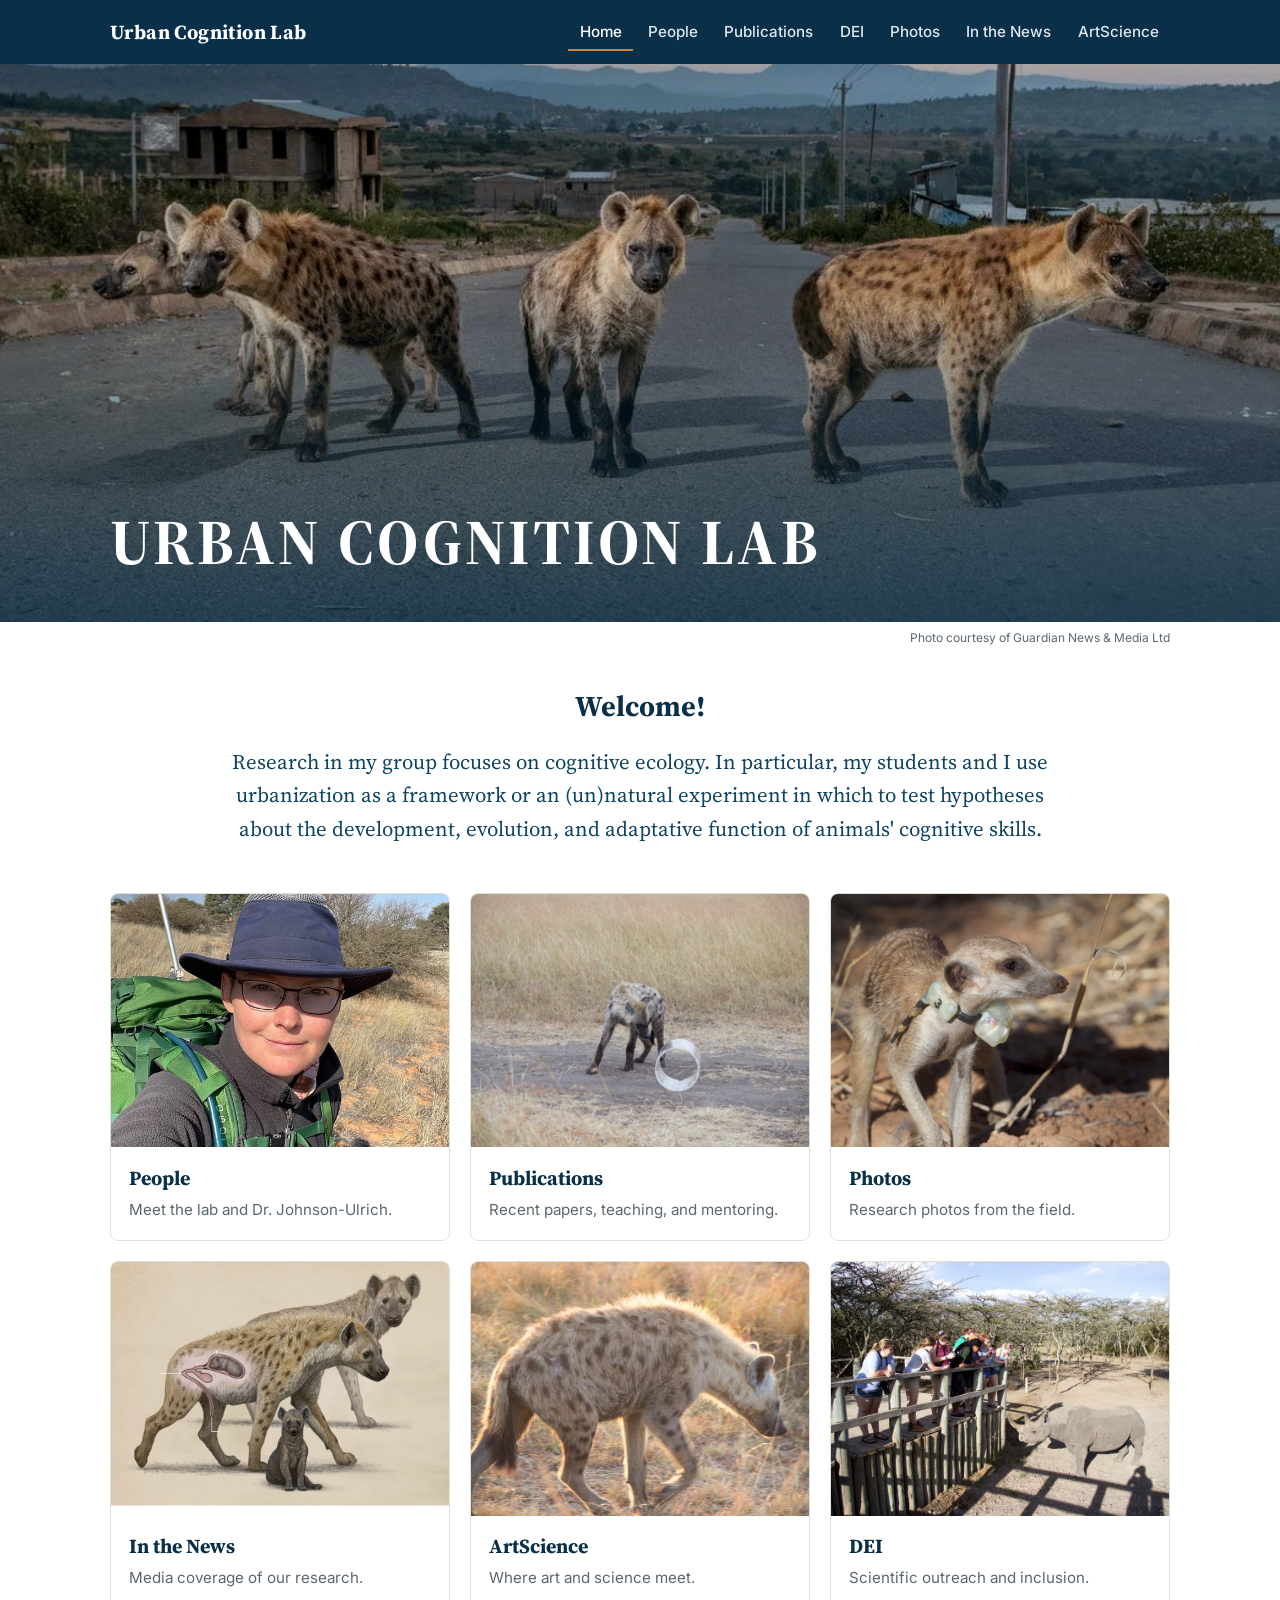
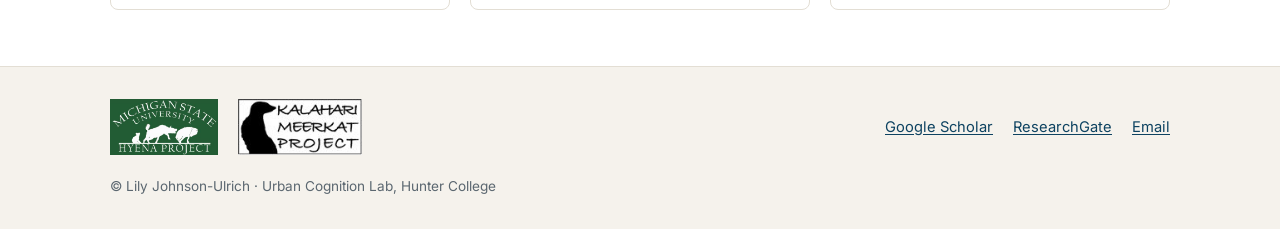
==== index.html @ 3e87b67b "Initial site" ====
<!DOCTYPE html>
<html lang="en">
<head>
<meta charset="utf-8">
<meta name="viewport" content="width=device-width, initial-scale=1">
<title>Urban Cognition Lab</title>
<meta name="description" content="Urban Cognition Lab - Dr. Lily Johnson-Ulrich, Hunter College. Research on cognitive ecology, urbanization, and animal cognition.">
<link rel="preconnect" href="https://fonts.googleapis.com">
<link rel="preconnect" href="https://fonts.gstatic.com" crossorigin>
<link href="https://fonts.googleapis.com/css2?family=Source+Serif+4:opsz,wght@8..60,500;8..60,700&family=Inter:wght@400;500;600&display=swap" rel="stylesheet">
<link rel="stylesheet" href="css/style.css">
</head>
<body>
<header class="site-header">
  <div class="wrap header-inner">
    <a class="site-title" href="index.html">Urban Cognition Lab</a>
    <button class="menu-toggle" aria-expanded="false" aria-controls="site-nav">Menu</button>
    <nav id="site-nav" class="site-nav" aria-label="Main">
      <ul>
<li><a href="index.html" aria-current="page">Home</a></li>
<li><a href="people.html">People</a></li>
<li><a href="publications.html">Publications</a></li>
<li><a href="dei.html">DEI</a></li>
<li><a href="photos.html">Photos</a></li>
<li><a href="in-the-news.html">In the News</a></li>
<li><a href="artscience.html">ArtScience</a></li>
      </ul>
    </nav>
  </div>
</header>

<main class="home">
<section class="hero" style="background-image:url('images/747786393.jpg')">
  <div class="hero-inner wrap">
    <h1>Urban Cognition Lab</h1>
  </div>
</section>
<p class="credit wrap">Photo courtesy of Guardian News &amp; Media Ltd</p>
<div class="wrap content">
<section class="intro">
  <h2>Welcome!</h2>
  <p class="lead">Research in my group focuses on cognitive ecology. In particular, my students and I use urbanization as a framework or an (un)natural experiment in which to test hypotheses about the development, evolution, and adaptative function of animals' cognitive skills.</p>
</section>
<section class="cards">
<a class="card" href="people.html"><img src="images/img-1234.jpg" alt="" width="600" height="800" class="card-img" loading="lazy"><span class="card-body"><strong>People</strong><span>Meet the lab and Dr. Johnson-Ulrich.</span></span></a>
<a class="card" href="publications.html"><img src="images/img-0215.jpg" alt="" width="900" height="600" class="card-img" loading="lazy"><span class="card-body"><strong>Publications</strong><span>Recent papers, teaching, and mentoring.</span></span></a>
<a class="card" href="photos.html"><img src="images/img-9985.jpg" alt="" width="900" height="600" class="card-img" loading="lazy"><span class="card-body"><strong>Photos</strong><span>Research photos from the field.</span></span></a>
<a class="card" href="in-the-news.html"><img src="images/242725962.jpg" alt="" width="900" height="802" class="card-img" loading="lazy"><span class="card-body"><strong>In the News</strong><span>Media coverage of our research.</span></span></a>
<a class="card" href="artscience.html"><img src="images/shtr.jpg" alt="" width="640" height="427" class="card-img" loading="lazy"><span class="card-body"><strong>ArtScience</strong><span>Where art and science meet.</span></span></a>
<a class="card" href="dei.html"><img src="images/img-8069.jpg" alt="" width="900" height="600" class="card-img" loading="lazy"><span class="card-body"><strong>DEI</strong><span>Scientific outreach and inclusion.</span></span></a>
</section>
</div>
</main>
<footer class="site-footer">
  <div class="wrap footer-inner">
    <div class="footer-logos">
      <a href="http://www.holekamplab.org/"><img src="images/hyenaprojectlogo-4.jpg" alt="MSU Hyena Project" width="400" height="208" class="logo" loading="lazy"></a>
      <img src="images/652976401.jpg" alt="Kalahari Meerkat Project" width="149" height="67" class="logo" loading="lazy">
    </div>
    <div class="footer-links">
      <a href="https://scholar.google.com/citations?user=RbqpDe0AAAAJ&amp;hl=en">Google Scholar</a>
      <a href="https://www.researchgate.net/profile/Lily-Johnson-Ulrich">ResearchGate</a>
      <a href="mailto:l.johnsonulrich@gmail.com">Email</a>
    </div>
    <p class="copyright">&copy; Lily Johnson-Ulrich &middot; Urban Cognition Lab, Hunter College</p>
  </div>
</footer>
<script>
document.querySelector('.menu-toggle').addEventListener('click', function () {
  var open = document.body.classList.toggle('nav-open');
  this.setAttribute('aria-expanded', open);
});
</script>
</body>
</html>
---- css/style.css ----
/* Urban Cognition Lab - simple static site styles */
:root {
  --ink: #1d2327;
  --muted: #5b6770;
  --brand: #0e4361;      /* deep blue from the original site */
  --brand-dark: #0a3049;
  --accent: #c8873a;     /* savanna gold */
  --bg: #ffffff;
  --bg-soft: #f5f2ec;
  --line: #e3ded4;
  --maxw: 1100px;
  --serif: "Source Serif 4", Georgia, "Times New Roman", serif;
  --sans: "Inter", -apple-system, BlinkMacSystemFont, "Segoe UI", Roboto, sans-serif;
}

* { box-sizing: border-box; }
html { scroll-behavior: smooth; }
body {
  margin: 0;
  font-family: var(--sans);
  font-size: 17px;
  line-height: 1.65;
  color: var(--ink);
  background: var(--bg);
}
img { max-width: 100%; height: auto; display: block; }
a { color: var(--brand); text-underline-offset: 2px; }
a:hover { color: var(--accent); }
h1, h2, h3 { font-family: var(--serif); color: var(--brand-dark); line-height: 1.25; }
h2 { font-size: 1.8rem; margin: 0 0 0.75rem; }
h3 { font-size: 1.3rem; margin: 0 0 0.5rem; }
hr { border: 0; border-top: 1px solid var(--line); margin: 3rem 0; }
.wrap { max-width: var(--maxw); margin: 0 auto; padding: 0 1.25rem; }

/* ---------- Header / nav ---------- */
.site-header {
  background: var(--brand-dark);
  position: sticky; top: 0; z-index: 10;
}
.header-inner { display: flex; align-items: center; justify-content: space-between; min-height: 64px; }
.site-title {
  font-family: var(--serif); font-weight: 700; font-size: 1.25rem;
  color: #fff; text-decoration: none; letter-spacing: 0.02em;
}
.site-title:hover { color: #fff; }
.site-nav ul { list-style: none; margin: 0; padding: 0; display: flex; gap: 0.25rem; flex-wrap: wrap; }
.site-nav a {
  display: block; padding: 0.4rem 0.7rem; border-radius: 4px;
  color: #dce7ee; text-decoration: none; font-size: 0.95rem; font-weight: 500;
}
.site-nav a:hover { color: #fff; background: rgba(255,255,255,0.08); }
.site-nav a[aria-current="page"] { color: #fff; box-shadow: inset 0 -2px 0 var(--accent); border-radius: 0; }
.menu-toggle {
  display: none; background: none; border: 1px solid rgba(255,255,255,0.4); color: #fff;
  padding: 0.35rem 0.8rem; border-radius: 4px; font: inherit; font-size: 0.9rem; cursor: pointer;
}

@media (max-width: 860px) {
  .menu-toggle { display: block; }
  .header-inner { flex-wrap: wrap; }
  .site-nav { display: none; width: 100%; padding-bottom: 0.75rem; }
  .nav-open .site-nav { display: block; }
  .site-nav ul { flex-direction: column; }
  .site-nav a[aria-current="page"] { box-shadow: inset 3px 0 0 var(--accent); }
}

/* ---------- Banners ---------- */
.banner {
  background-size: cover; background-position: center 60%;
  height: 220px; position: relative;
}
.banner::after { content: ""; position: absolute; inset: 0; background: linear-gradient(180deg, rgba(10,48,73,0.15), rgba(10,48,73,0.6)); }
.banner-inner { position: relative; z-index: 1; max-width: var(--maxw); margin: 0 auto; padding: 0 1.25rem; height: 100%; display: flex; align-items: flex-end; }
.banner h1 { color: #fff; margin: 0 0 1.5rem; font-size: 2.4rem; text-shadow: 0 2px 10px rgba(0,0,0,0.35); }

.hero {
  background-size: cover; background-position: center 30%;
  min-height: 62vh; display: flex; align-items: flex-end; position: relative;
}
.hero::after { content: ""; position: absolute; inset: 0; background: linear-gradient(180deg, rgba(0,0,0,0) 40%, rgba(10,48,73,0.75)); }
.hero-inner { position: relative; z-index: 1; width: 100%; padding-bottom: 2.5rem; }
.hero h1 { color: #fff; font-size: clamp(2.4rem, 6vw, 4rem); margin: 0; text-transform: uppercase; letter-spacing: 0.05em; }
.credit { font-size: 0.75rem; color: var(--muted); text-align: right; margin-top: 0.4rem; }

/* ---------- Content ---------- */
.content { padding-top: 2.5rem; padding-bottom: 3.5rem; }
.intro { max-width: 820px; margin: 0 auto 2.5rem; text-align: center; }
.lead { font-size: 1.3rem; line-height: 1.6; color: var(--brand); font-family: var(--serif); }

.cards { display: grid; grid-template-columns: repeat(auto-fill, minmax(300px, 1fr)); gap: 1.25rem; }
.card {
  display: block; text-decoration: none; color: var(--ink);
  border: 1px solid var(--line); border-radius: 8px; overflow: hidden; background: #fff;
  transition: transform 0.15s ease, box-shadow 0.15s ease;
}
.card:hover { transform: translateY(-3px); box-shadow: 0 8px 24px rgba(0,0,0,0.08); color: var(--ink); }
.card-img { width: 100%; aspect-ratio: 4 / 3; object-fit: cover; }
.card-body { display: block; padding: 0.9rem 1.1rem 1.1rem; }
.card-body strong { display: block; font-family: var(--serif); font-size: 1.25rem; color: var(--brand-dark); }
.card-body span { color: var(--muted); font-size: 0.95rem; }

/* People */
.profile { display: grid; grid-template-columns: 300px 1fr; gap: 2.5rem; align-items: start; }
.profile-photo img { border-radius: 8px; width: 100%; }
.subtitle { color: var(--muted); font-weight: 500; margin-top: -0.4rem; }

/* Two-column sections */
.two-col { display: grid; grid-template-columns: 1fr 1.4fr; gap: 2.5rem; align-items: start; margin: 0 0 2.5rem; }
.col-images { margin: 0; display: grid; gap: 1rem; }
.col-images img { border-radius: 6px; width: 100%; }
figure { margin: 0 0 2rem; }
figcaption { font-size: 0.88rem; color: var(--muted); margin-top: 0.5rem; line-height: 1.5; }

/* Publications */
.pubs { padding-left: 0; list-style: none; }
.pubs li { padding: 0.9rem 0 0.9rem 1rem; border-left: 3px solid var(--line); margin-bottom: 0.6rem; }
.pubs li:hover { border-left-color: var(--accent); }
.teaching { list-style: none; padding: 0; }
.teaching li { display: grid; grid-template-columns: 9.5rem 1fr; gap: 1rem; padding: 0.45rem 0; border-bottom: 1px solid var(--line); }
.teaching .when { color: var(--brand); font-weight: 600; font-variant-numeric: tabular-nums; }
.more { color: var(--muted); }
section + section { margin-top: 3rem; }

/* Photos */
.gallery { columns: 3 280px; column-gap: 1rem; }
.gallery figure { break-inside: avoid; margin: 0 0 1rem; background: var(--bg-soft); border-radius: 6px; overflow: hidden; }
.gallery figcaption { padding: 0.5rem 0.75rem 0.7rem; margin: 0; }
.gallery a { display: block; cursor: zoom-in; }
#lightbox { border: 0; padding: 0; background: transparent; max-width: 95vw; max-height: 95vh; overflow: visible; }
#lightbox::backdrop { background: rgba(0,0,0,0.88); }
#lightbox img { max-width: 90vw; max-height: 82vh; margin: 0 auto; border-radius: 4px; }
.lb-cap { color: #eee; text-align: center; font-size: 0.95rem; margin: 0.7rem auto 0; max-width: 80ch; }
#lightbox button {
  position: fixed; background: rgba(255,255,255,0.12); color: #fff; border: 0;
  font-size: 2.2rem; width: 3rem; height: 3rem; border-radius: 50%; cursor: pointer; line-height: 1;
}
#lightbox button:hover { background: rgba(255,255,255,0.25); }
.lb-close { top: 1rem; right: 1rem; }
.lb-prev { left: 1rem; top: 50%; transform: translateY(-50%); }
.lb-next { right: 1rem; top: 50%; transform: translateY(-50%); }

/* News */
.news-item { display: grid; grid-template-columns: 280px 1fr; gap: 2rem; padding: 2rem 0; border-bottom: 1px solid var(--line); align-items: start; }
.news-item.no-img { grid-template-columns: 1fr; }
.news-img img { border-radius: 6px; }
.news-img.stack { display: grid; gap: 0.75rem; }
.news-text h3 + p { margin-top: 0.25rem; }
.news-text h3:not(:first-child) { margin-top: 1.5rem; }
.blog-list { padding-left: 1.1rem; columns: 2 280px; column-gap: 2rem; font-size: 0.95rem; }
.blog-list li { break-inside: avoid; margin-bottom: 0.3rem; }

/* ArtScience */
.covers { display: grid; grid-template-columns: repeat(2, minmax(0, 320px)); gap: 1.5rem; margin-top: 1rem; }
.covers img { border-radius: 4px; box-shadow: 0 4px 16px rgba(0,0,0,0.12); }

/* ---------- Footer ---------- */
.site-footer { background: var(--bg-soft); border-top: 1px solid var(--line); padding: 2rem 0; font-size: 0.92rem; }
.footer-inner { display: flex; flex-wrap: wrap; align-items: center; justify-content: space-between; gap: 1.25rem; }
.footer-logos { display: flex; gap: 1.25rem; align-items: center; }
.footer-logos .logo { height: 56px; width: auto; }
.footer-links { display: flex; gap: 1.25rem; }
.copyright { width: 100%; color: var(--muted); margin: 0; font-size: 0.85rem; }

/* ---------- Responsive ---------- */
@media (max-width: 760px) {
  body { font-size: 16px; }
  .profile, .two-col, .news-item { grid-template-columns: 1fr; gap: 1.25rem; }
  .profile-photo { max-width: 320px; }
  .teaching li { grid-template-columns: 1fr; gap: 0; }
  .banner { height: 160px; }
  .banner h1 { font-size: 1.9rem; }
  .hero { min-height: 45vh; }
  .covers { grid-template-columns: 1fr 1fr; }
}
.illus img { max-width: 720px; margin: 0 auto; }
.illus figcaption { max-width: 720px; margin-left: auto; margin-right: auto; }
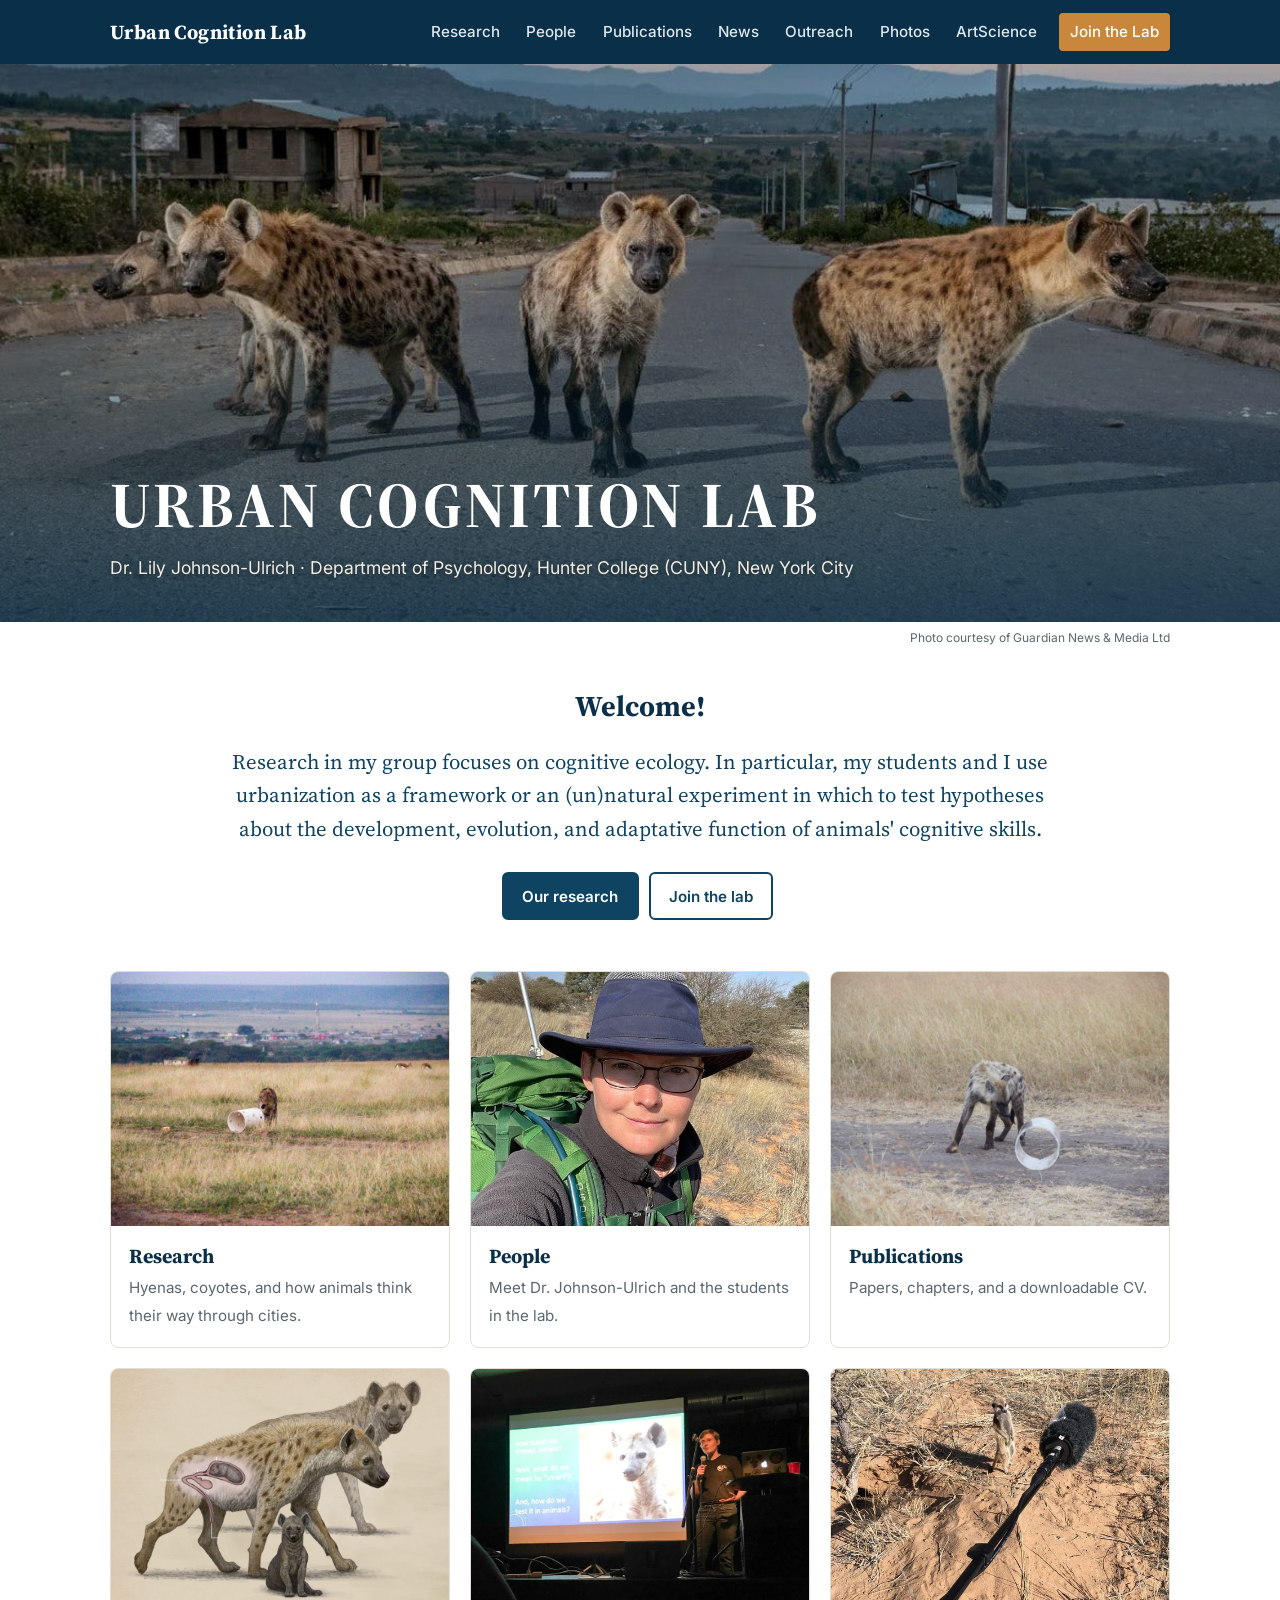
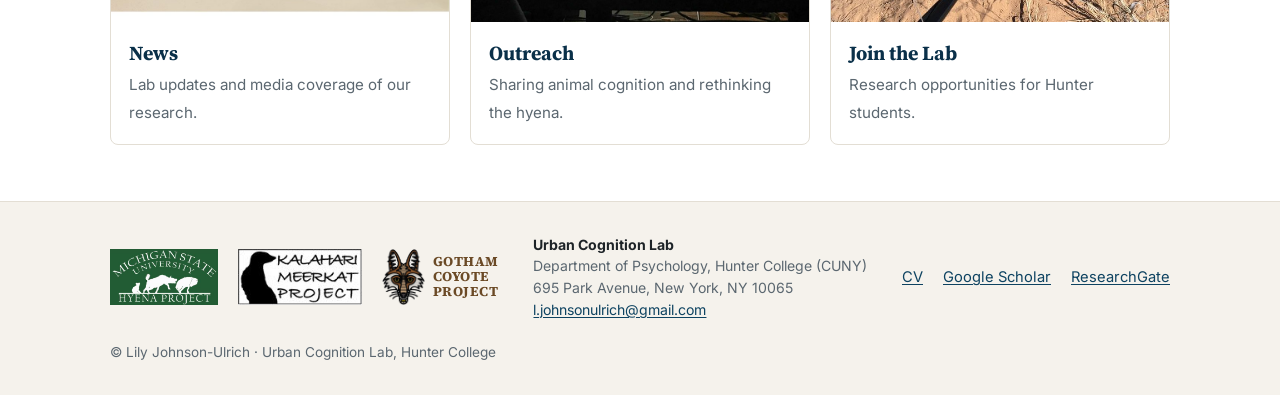
==== commit 634008a8: "adding new pages and updates" ====
--- a/index.html
+++ b/index.html
@@ -17,13 +17,14 @@
     <button class="menu-toggle" aria-expanded="false" aria-controls="site-nav">Menu</button>
     <nav id="site-nav" class="site-nav" aria-label="Main">
       <ul>
-<li><a href="index.html" aria-current="page">Home</a></li>
+<li><a href="research.html">Research</a></li>
 <li><a href="people.html">People</a></li>
 <li><a href="publications.html">Publications</a></li>
-<li><a href="dei.html">DEI</a></li>
+<li><a href="in-the-news.html">News</a></li>
+<li><a href="dei.html">Outreach</a></li>
 <li><a href="photos.html">Photos</a></li>
-<li><a href="in-the-news.html">In the News</a></li>
 <li><a href="artscience.html">ArtScience</a></li>
+<li><a href="join.html" class="nav-cta">Join the Lab</a></li>
       </ul>
     </nav>
   </div>
@@ -33,6 +34,7 @@
 <section class="hero" style="background-image:url('images/747786393.jpg')">
   <div class="hero-inner wrap">
     <h1>Urban Cognition Lab</h1>
+    <p class="hero-sub">Dr. Lily Johnson-Ulrich &middot; Department of Psychology, Hunter College (CUNY), New York City</p>
   </div>
 </section>
 <p class="credit wrap">Photo courtesy of Guardian News &amp; Media Ltd</p>
@@ -40,14 +42,15 @@
 <section class="intro">
   <h2>Welcome!</h2>
   <p class="lead">Research in my group focuses on cognitive ecology. In particular, my students and I use urbanization as a framework or an (un)natural experiment in which to test hypotheses about the development, evolution, and adaptative function of animals' cognitive skills.</p>
+  <p class="intro-actions"><a class="btn" href="research.html">Our research</a> <a class="btn btn-outline" href="join.html">Join the lab</a></p>
 </section>
 <section class="cards">
-<a class="card" href="people.html"><img src="images/img-1234.jpg" alt="" width="600" height="800" class="card-img" loading="lazy"><span class="card-body"><strong>People</strong><span>Meet the lab and Dr. Johnson-Ulrich.</span></span></a>
-<a class="card" href="publications.html"><img src="images/img-0215.jpg" alt="" width="900" height="600" class="card-img" loading="lazy"><span class="card-body"><strong>Publications</strong><span>Recent papers, teaching, and mentoring.</span></span></a>
-<a class="card" href="photos.html"><img src="images/img-9985.jpg" alt="" width="900" height="600" class="card-img" loading="lazy"><span class="card-body"><strong>Photos</strong><span>Research photos from the field.</span></span></a>
-<a class="card" href="in-the-news.html"><img src="images/242725962.jpg" alt="" width="900" height="802" class="card-img" loading="lazy"><span class="card-body"><strong>In the News</strong><span>Media coverage of our research.</span></span></a>
-<a class="card" href="artscience.html"><img src="images/shtr.jpg" alt="" width="640" height="427" class="card-img" loading="lazy"><span class="card-body"><strong>ArtScience</strong><span>Where art and science meet.</span></span></a>
-<a class="card" href="dei.html"><img src="images/img-8069.jpg" alt="" width="900" height="600" class="card-img" loading="lazy"><span class="card-body"><strong>DEI</strong><span>Scientific outreach and inclusion.</span></span></a>
+<a class="card" href="research.html"><img src="images/img-9183.jpg" alt="" width="900" height="600" class="card-img" loading="lazy"><span class="card-body"><strong>Research</strong><span>Hyenas, coyotes, and how animals think their way through cities.</span></span></a>
+<a class="card" href="people.html"><img src="images/img-1234.jpg" alt="" width="600" height="800" class="card-img" loading="lazy"><span class="card-body"><strong>People</strong><span>Meet Dr. Johnson-Ulrich and the students in the lab.</span></span></a>
+<a class="card" href="publications.html"><img src="images/img-0215.jpg" alt="" width="900" height="600" class="card-img" loading="lazy"><span class="card-body"><strong>Publications</strong><span>Papers, chapters, and a downloadable CV.</span></span></a>
+<a class="card" href="in-the-news.html"><img src="images/242725962.jpg" alt="" width="900" height="802" class="card-img" loading="lazy"><span class="card-body"><strong>News</strong><span>Lab updates and media coverage of our research.</span></span></a>
+<a class="card" href="dei.html"><img src="images/img-6838.jpg" alt="" width="900" height="675" class="card-img" loading="lazy"><span class="card-body"><strong>Outreach</strong><span>Sharing animal cognition and rethinking the hyena.</span></span></a>
+<a class="card" href="join.html"><img src="images/img-5966.jpg" alt="" width="600" height="800" class="card-img" loading="lazy"><span class="card-body"><strong>Join the Lab</strong><span>Research opportunities for Hunter students.</span></span></a>
 </section>
 </div>
 </main>
@@ -56,11 +59,18 @@
     <div class="footer-logos">
       <a href="http://www.holekamplab.org/"><img src="images/hyenaprojectlogo-4.jpg" alt="MSU Hyena Project" width="400" height="208" class="logo" loading="lazy"></a>
       <img src="images/652976401.jpg" alt="Kalahari Meerkat Project" width="149" height="67" class="logo" loading="lazy">
+      <a class="logo-text" href="https://gothamcoyote.org"><img class="logo" src="images/gotham-coyote-logo.png" alt="" width="42" height="56"><span>Gotham<br>Coyote<br>Project</span></a>
+    </div>
+    <div class="footer-contact">
+      <strong>Urban Cognition Lab</strong><br>
+      Department of Psychology, Hunter College (CUNY)<br>
+      695 Park Avenue, New York, NY 10065<br>
+      <a href="mailto:l.johnsonulrich@gmail.com">l.johnsonulrich@gmail.com</a>
     </div>
     <div class="footer-links">
+      <a href="files/Johnson-Ulrich_CV.pdf">CV</a>
       <a href="https://scholar.google.com/citations?user=RbqpDe0AAAAJ&amp;hl=en">Google Scholar</a>
       <a href="https://www.researchgate.net/profile/Lily-Johnson-Ulrich">ResearchGate</a>
-      <a href="mailto:l.johnsonulrich@gmail.com">Email</a>
     </div>
     <p class="copyright">&copy; Lily Johnson-Ulrich &middot; Urban Cognition Lab, Hunter College</p>
   </div>
--- a/css/style.css
+++ b/css/style.css
@@ -174,3 +174,81 @@
 }
 .illus img { max-width: 720px; margin: 0 auto; }
 .illus figcaption { max-width: 720px; margin-left: auto; margin-right: auto; }
+
+/* ---------- v2 additions ---------- */
+.site-nav a.nav-cta { background: var(--accent); color: #fff; margin-left: 0.4rem; }
+.site-nav a.nav-cta:hover { background: #b37530; }
+.site-nav a.nav-cta[aria-current="page"] { box-shadow: none; border-radius: 4px; }
+.hero-sub { color: #f1ece2; font-size: 1.1rem; margin: 0.5rem 0 0; text-shadow: 0 1px 6px rgba(0,0,0,0.4); }
+
+.btn {
+  display: inline-block; background: var(--brand); color: #fff; text-decoration: none;
+  padding: 0.6rem 1.15rem; border-radius: 6px; font-weight: 600; font-size: 0.95rem;
+  border: 2px solid var(--brand); margin: 0.2rem 0.3rem 0.2rem 0;
+}
+.btn:hover { background: var(--brand-dark); border-color: var(--brand-dark); color: #fff; }
+.btn-outline { background: transparent; color: var(--brand); }
+.btn-outline:hover { background: var(--brand); color: #fff; }
+.intro-actions { margin-top: 1.5rem; }
+.pub-actions { margin-bottom: 2rem; }
+
+.intro-left { max-width: 820px; margin-bottom: 2.5rem; }
+.intro-left .lead { margin-top: 0; }
+
+.themes, .join-grid { display: grid; grid-template-columns: repeat(auto-fit, minmax(260px, 1fr)); gap: 1.25rem; }
+.theme { background: var(--bg-soft); border-radius: 8px; padding: 1.4rem 1.5rem; border-top: 4px solid var(--brand); }
+.theme p { margin-bottom: 0; }
+.tags { margin: 0 0 0.6rem !important; }
+.tag { display: inline-block; font-size: 0.75rem; font-weight: 600; text-transform: uppercase; letter-spacing: 0.05em;
+  padding: 0.15rem 0.55rem; border-radius: 999px; margin-right: 0.35rem; background: #e3ecf2; color: var(--brand); }
+.tag-coyotes { background: #f4e6d4; color: #8a5a1f; }
+.tag-meerkats { background: #e6eedf; color: #4d6b37; }
+
+.project { display: grid; grid-template-columns: 340px 1fr; gap: 2rem; padding: 1.75rem 0; border-bottom: 1px solid var(--line); align-items: start; }
+.project:last-child { border-bottom: 0; }
+.project-img img { border-radius: 8px; width: 100%; aspect-ratio: 4/3; object-fit: cover; }
+.placeholder-img { aspect-ratio: 4/3; border-radius: 8px; background: repeating-linear-gradient(45deg, #f1ece2, #f1ece2 12px, #ebe4d6 12px, #ebe4d6 24px);
+  display: flex; align-items: center; justify-content: center; color: var(--muted); font-size: 0.9rem; }
+
+.members { display: grid; grid-template-columns: repeat(auto-fill, minmax(220px, 1fr)); gap: 1.5rem; }
+.member { text-align: center; padding: 1.5rem 1rem; background: var(--bg-soft); border-radius: 8px; }
+.member h3 { margin: 0.75rem 0 0.1rem; }
+.member .role { color: var(--brand); font-weight: 600; font-size: 0.9rem; margin: 0; }
+.member-bio { color: var(--muted); font-size: 0.92rem; }
+.avatar { width: 120px; height: 120px; border-radius: 50%; margin: 0 auto; object-fit: cover;
+  background: var(--brand); color: #fff; display: flex; align-items: center; justify-content: center;
+  font-family: var(--serif); font-size: 2.6rem; }
+
+.callout { background: #fbf4ea; border-left: 4px solid var(--accent); padding: 1rem 1.25rem; border-radius: 0 6px 6px 0; }
+section.callout { margin-top: 2rem; }
+.land { background: var(--bg-soft); padding: 1.75rem 2rem; border-radius: 8px; font-size: 0.97rem; }
+.land h2 { font-size: 1.4rem; }
+
+.updates { list-style: none; padding: 0; margin: 0 0 1rem; }
+.updates li { display: grid; grid-template-columns: 5rem 1fr; gap: 1rem; padding: 0.7rem 0; border-bottom: 1px solid var(--line); }
+.updates .when { color: var(--accent); font-weight: 700; }
+details summary { cursor: pointer; color: var(--brand); font-weight: 600; margin: 0.5rem 0; }
+
+.footer-contact { font-size: 0.88rem; line-height: 1.55; color: var(--muted); }
+.footer-contact strong { color: var(--ink); }
+
+@media (max-width: 760px) {
+  .project { grid-template-columns: 1fr; gap: 1rem; }
+  .site-nav a.nav-cta { margin-left: 0; display: inline-block; }
+  .land { padding: 1.25rem; }
+}
+@media (max-width: 1000px) and (min-width: 861px) {
+  .site-nav a { padding: 0.4rem 0.5rem; font-size: 0.9rem; }
+}
+.themes { grid-template-columns: repeat(2, minmax(0, 1fr)); }
+@media (max-width: 760px) { .themes { grid-template-columns: 1fr; } }
+/* v3 */
+.project { grid-template-columns: 240px 1fr; gap: 1.75rem; }
+.project-img img, .placeholder-img { aspect-ratio: 3/2; }
+.theme ul { margin: 0.4rem 0 0; padding-left: 1.2rem; }
+.theme p + p { margin-top: 0.8rem; }
+.join-grid { grid-template-columns: repeat(auto-fit, minmax(280px, 1fr)); }
+.logo-text { display: flex; align-items: center; gap: 0.5rem; text-decoration: none; color: #6b4a26;
+  font-family: var(--serif); font-weight: 700; font-size: 0.85rem; line-height: 1.1; text-transform: uppercase; letter-spacing: 0.04em; }
+.logo-text:hover { color: var(--brand); }
+.logo-text .logo { height: 56px; width: auto; }
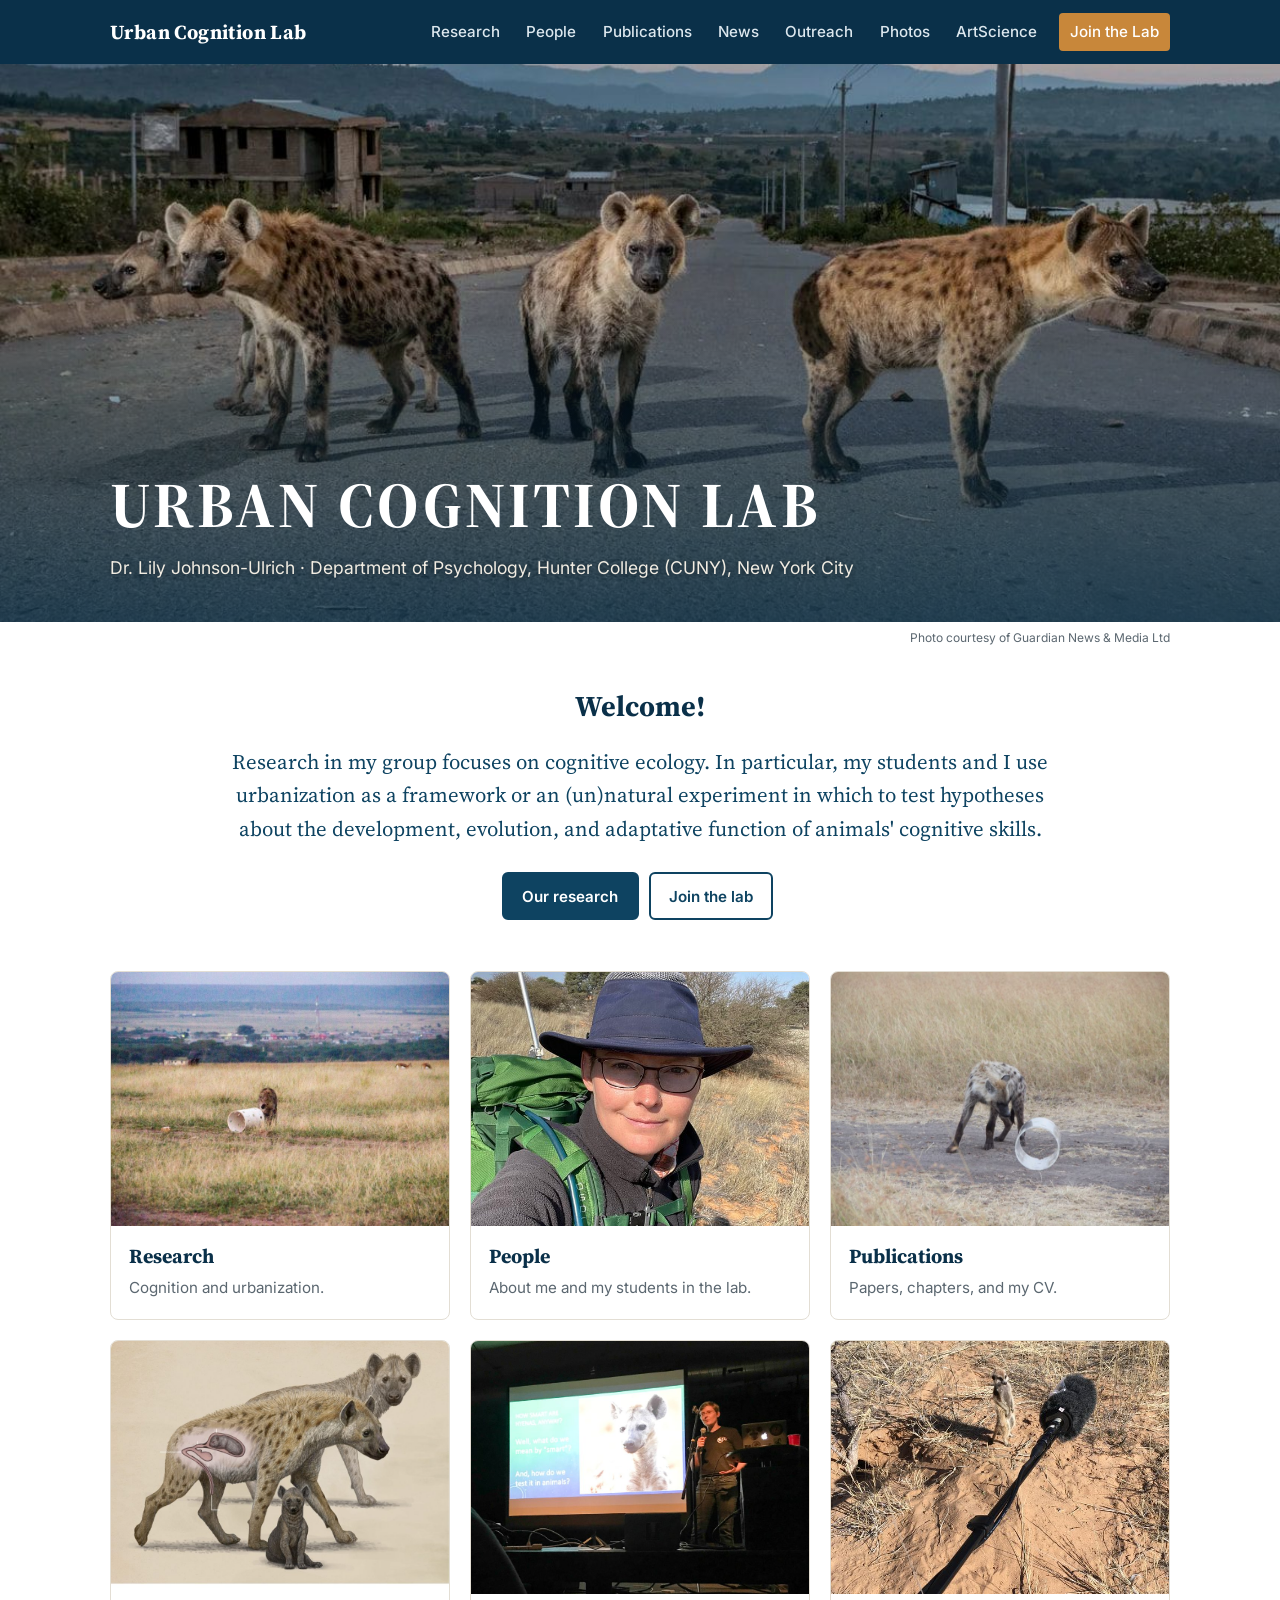
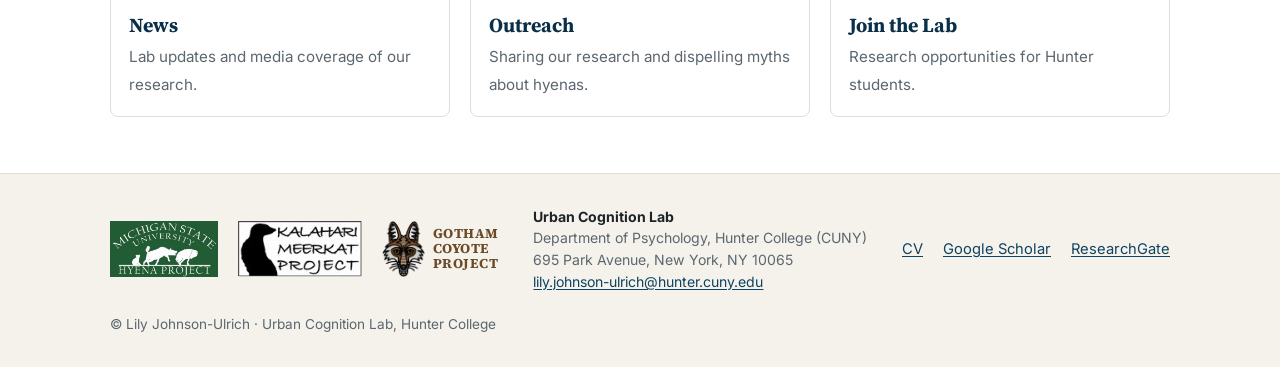
==== commit 63e036e5: "Updating text" ====
--- a/index.html
+++ b/index.html
@@ -45,11 +45,11 @@
   <p class="intro-actions"><a class="btn" href="research.html">Our research</a> <a class="btn btn-outline" href="join.html">Join the lab</a></p>
 </section>
 <section class="cards">
-<a class="card" href="research.html"><img src="images/img-9183.jpg" alt="" width="900" height="600" class="card-img" loading="lazy"><span class="card-body"><strong>Research</strong><span>Hyenas, coyotes, and how animals think their way through cities.</span></span></a>
-<a class="card" href="people.html"><img src="images/img-1234.jpg" alt="" width="600" height="800" class="card-img" loading="lazy"><span class="card-body"><strong>People</strong><span>Meet Dr. Johnson-Ulrich and the students in the lab.</span></span></a>
-<a class="card" href="publications.html"><img src="images/img-0215.jpg" alt="" width="900" height="600" class="card-img" loading="lazy"><span class="card-body"><strong>Publications</strong><span>Papers, chapters, and a downloadable CV.</span></span></a>
+<a class="card" href="research.html"><img src="images/img-9183.jpg" alt="" width="900" height="600" class="card-img" loading="lazy"><span class="card-body"><strong>Research</strong><span>Cognition and urbanization.</span></span></a>
+<a class="card" href="people.html"><img src="images/img-1234.jpg" alt="" width="600" height="800" class="card-img" loading="lazy"><span class="card-body"><strong>People</strong><span>About me and my students in the lab.</span></span></a>
+<a class="card" href="publications.html"><img src="images/img-0215.jpg" alt="" width="900" height="600" class="card-img" loading="lazy"><span class="card-body"><strong>Publications</strong><span>Papers, chapters, and my CV.</span></span></a>
 <a class="card" href="in-the-news.html"><img src="images/242725962.jpg" alt="" width="900" height="802" class="card-img" loading="lazy"><span class="card-body"><strong>News</strong><span>Lab updates and media coverage of our research.</span></span></a>
-<a class="card" href="dei.html"><img src="images/img-6838.jpg" alt="" width="900" height="675" class="card-img" loading="lazy"><span class="card-body"><strong>Outreach</strong><span>Sharing animal cognition and rethinking the hyena.</span></span></a>
+<a class="card" href="dei.html"><img src="images/img-6838.jpg" alt="" width="900" height="675" class="card-img" loading="lazy"><span class="card-body"><strong>Outreach</strong><span>Sharing our research and dispelling myths about hyenas.</span></span></a>
 <a class="card" href="join.html"><img src="images/img-5966.jpg" alt="" width="600" height="800" class="card-img" loading="lazy"><span class="card-body"><strong>Join the Lab</strong><span>Research opportunities for Hunter students.</span></span></a>
 </section>
 </div>
@@ -65,7 +65,7 @@
       <strong>Urban Cognition Lab</strong><br>
       Department of Psychology, Hunter College (CUNY)<br>
       695 Park Avenue, New York, NY 10065<br>
-      <a href="mailto:l.johnsonulrich@gmail.com">l.johnsonulrich@gmail.com</a>
+      <a href="mailto:lily.johnson-ulrich@hunter.cuny.edu">lily.johnson-ulrich@hunter.cuny.edu</a>
     </div>
     <div class="footer-links">
       <a href="files/Johnson-Ulrich_CV.pdf">CV</a>
--- a/css/style.css
+++ b/css/style.css
@@ -252,3 +252,4 @@
   font-family: var(--serif); font-weight: 700; font-size: 0.85rem; line-height: 1.1; text-transform: uppercase; letter-spacing: 0.04em; }
 .logo-text:hover { color: var(--brand); }
 .logo-text .logo { height: 56px; width: auto; }
+.photo-credit { font-size: 0.78rem; color: var(--muted); margin: 0.35rem 0 0; }
